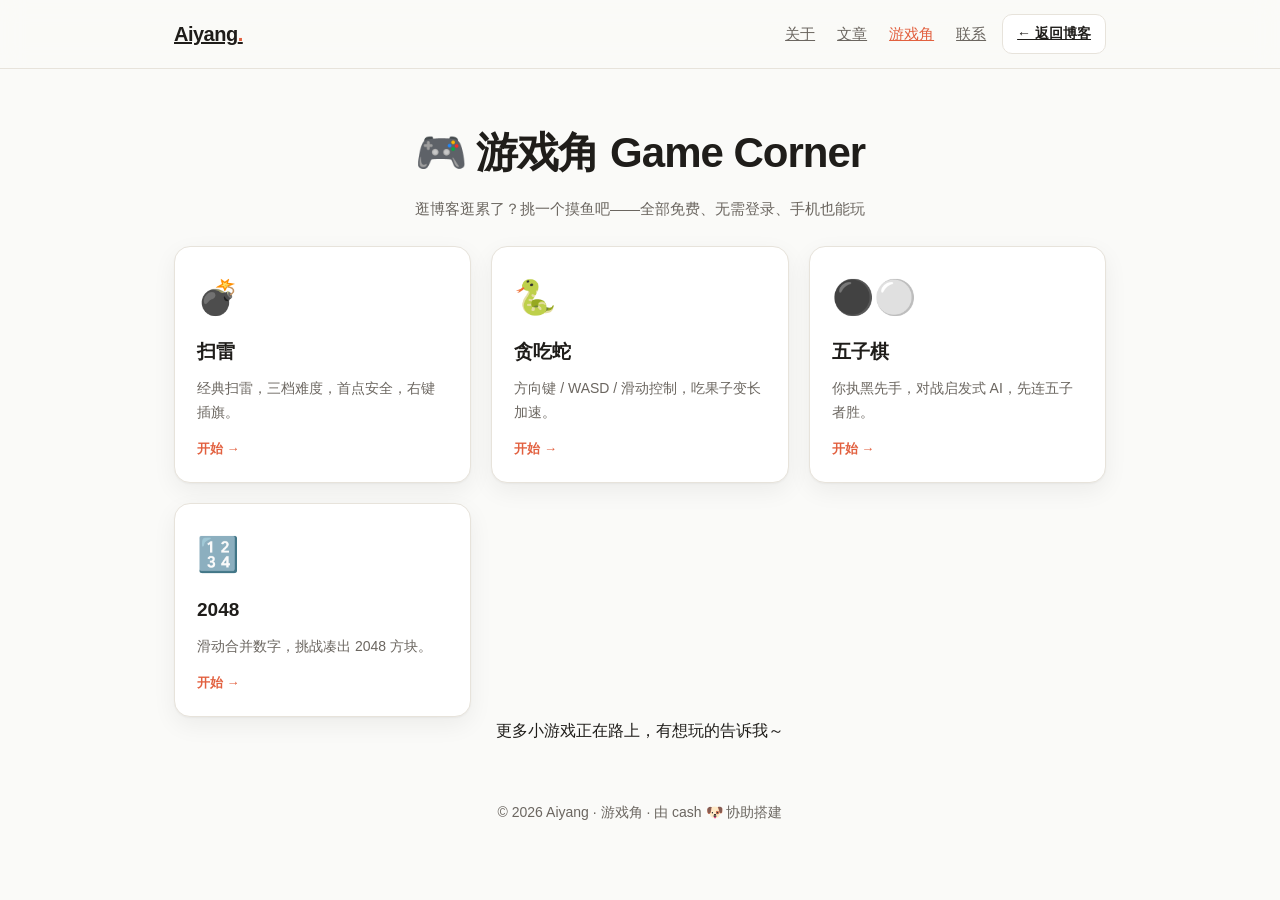
==== games.html @ d51150f8 "🎮 游戏角扩充：贪吃蛇 / 五子棋 / 2048 + 游戏角主页" ====
<!DOCTYPE html>
<html lang="zh-CN">
<head>
  <meta charset="UTF-8" />
  <meta name="viewport" content="width=device-width, initial-scale=1.0" />
  <title>游戏角 · Aiyang 的小游戏</title>
  <link rel="stylesheet" href="games.css" />
  <style>
    .cards {
      display: grid; grid-template-columns: repeat(auto-fill, minmax(220px, 1fr));
      gap: 20px; margin-top: 8px;
    }
    .card {
      display: block; text-align: left; color: inherit; text-decoration: none;
      background: var(--surface); border: 1px solid var(--border);
      border-radius: 16px; padding: 22px; box-shadow: 0 1px 2px rgba(0,0,0,.04), 0 8px 24px rgba(0,0,0,.06);
      transition: transform .18s ease, border-color .18s ease;
    }
    .card:hover { transform: translateY(-4px); border-color: var(--accent); text-decoration: none; }
    .card .emoji { font-size: 34px; }
    .card h3 { font-size: 19px; font-weight: 700; margin: 10px 0 8px; }
    .card p { color: var(--text-soft); font-size: 14px; }
    .card .go { margin-top: 14px; font-size: 13px; font-weight: 600; color: var(--accent); }
  </style>
</head>
<body>
  <header class="nav">
    <div class="nav-inner">
      <a class="logo" href="index.html">Aiyang<span class="dot">.</span></a>
      <nav class="nav-links">
        <a href="index.html#about">关于</a>
        <a href="index.html#posts">文章</a>
        <a href="games.html" class="active">游戏角</a>
        <a href="index.html#contact">联系</a>
      </nav>
      <a class="btn-back" href="index.html">← 返回博客</a>
    </div>
  </header>

  <main class="game">
    <h1 class="game-title">🎮 游戏角 Game Corner</h1>
    <p class="game-sub">逛博客逛累了？挑一个摸鱼吧——全部免费、无需登录、手机也能玩</p>

    <div class="cards">
      <a class="card" href="minesweeper.html">
        <div class="emoji">💣</div>
        <h3>扫雷</h3>
        <p>经典扫雷，三档难度，首点安全，右键插旗。</p>
        <div class="go">开始 →</div>
      </a>
      <a class="card" href="snake.html">
        <div class="emoji">🐍</div>
        <h3>贪吃蛇</h3>
        <p>方向键 / WASD / 滑动控制，吃果子变长加速。</p>
        <div class="go">开始 →</div>
      </a>
      <a class="card" href="gomoku.html">
        <div class="emoji">⚫⚪</div>
        <h3>五子棋</h3>
        <p>你执黑先手，对战启发式 AI，先连五子者胜。</p>
        <div class="go">开始 →</div>
      </a>
      <a class="card" href="2048.html">
        <div class="emoji">🔢</div>
        <h3>2048</h3>
        <p>滑动合并数字，挑战凑出 2048 方块。</p>
        <div class="go">开始 →</div>
      </a>
    </div>

    <p class="hint">更多小游戏正在路上，有想玩的告诉我～</p>
  </main>

  <footer class="footer">
    <p>© <span id="year"></span> Aiyang · 游戏角 · 由 cash 🐶 协助搭建</p>
  </footer>

  <script>document.getElementById("year").textContent = new Date().getFullYear();</script>
</body>
</html>
---- games.css ----
:root {
  --bg: #fafaf8;
  --bg-soft: #f1efe9;
  --surface: #ffffff;
  --text: #1f1d1a;
  --text-soft: #6b6660;
  --accent: #e2603f;
  --accent-soft: #fbe9e3;
  --border: #e7e3db;
  --panel: #2b2824;
  --panel-text: #ff5a3c;
  --board-bg: #efece6;
  --maxw: 980px;
}

@media (prefers-color-scheme: dark) {
  :root {
    --bg: #16151a;
    --bg-soft: #1e1c23;
    --surface: #211f27;
    --text: #f2efe9;
    --text-soft: #a39d94;
    --accent: #ff7a55;
    --accent-soft: #3a241d;
    --border: #322f3a;
    --panel: #0e0d10;
    --panel-text: #ff7a55;
    --board-bg: #232029;
  }
}

* { box-sizing: border-box; margin: 0; padding: 0; }
html { scroll-behavior: smooth; }
body {
  font-family: -apple-system, BlinkMacSystemFont, "PingFang SC", "Microsoft YaHei", "Segoe UI", Roboto, Helvetica, Arial, sans-serif;
  background: var(--bg);
  color: var(--text);
  line-height: 1.7;
  -webkit-font-smoothing: antialiased;
  transition: background .25s ease, color .25s ease;
}

.nav {
  position: sticky; top: 0; z-index: 50;
  background: color-mix(in srgb, var(--bg) 88%, transparent);
  backdrop-filter: saturate(180%) blur(12px);
  border-bottom: 1px solid var(--border);
}
.nav-inner {
  max-width: var(--maxw); margin: 0 auto; padding: 14px 24px;
  display: flex; align-items: center; gap: 16px;
}
.logo { font-weight: 800; font-size: 20px; color: var(--text); letter-spacing: -.5px; }
.logo .dot { color: var(--accent); }
.nav-links { margin-left: auto; display: flex; gap: 22px; }
.nav-links a { color: var(--text-soft); font-size: 15px; font-weight: 500; }
.nav-links a:hover { color: var(--text); text-decoration: none; }
.nav-links a.active { color: var(--accent); }
.btn-back {
  font-size: 14px; font-weight: 600; color: var(--text);
  border: 1px solid var(--border); background: var(--surface);
  padding: 7px 14px; border-radius: 10px;
}
.btn-back:hover { text-decoration: none; border-color: var(--accent); }

.game { max-width: var(--maxw); margin: 0 auto; padding: 48px 24px 32px; text-align: center; }
.game-title { font-size: clamp(28px, 6vw, 42px); font-weight: 900; letter-spacing: -1px; }
.game-sub { color: var(--text-soft); margin: 8px 0 24px; font-size: 15px; }

.footer { max-width: var(--maxw); margin: 0 auto; padding: 24px 24px 48px; color: var(--text-soft); font-size: 14px; text-align: center; }

@media (max-width: 560px) {
  .nav-links { display: none; }
}
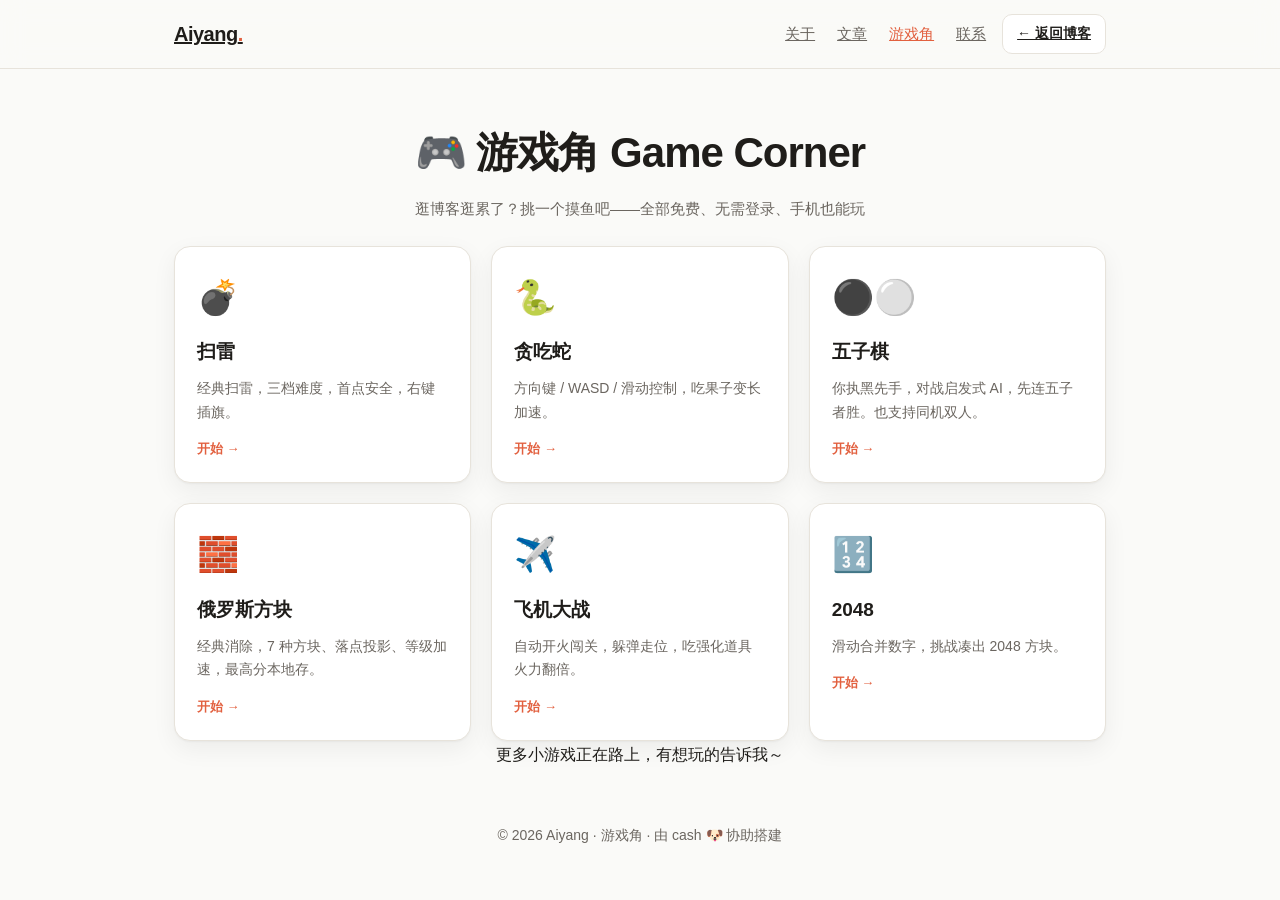
==== commit 31867939: "🎮 游戏角扩充：俄罗斯方块 / 飞机大战 + 五子棋双人对战" ====
--- a/games.html
+++ b/games.html
@@ -57,7 +57,19 @@
       <a class="card" href="gomoku.html">
         <div class="emoji">⚫⚪</div>
         <h3>五子棋</h3>
-        <p>你执黑先手，对战启发式 AI，先连五子者胜。</p>
+        <p>你执黑先手，对战启发式 AI，先连五子者胜。也支持同机双人。</p>
+        <div class="go">开始 →</div>
+      </a>
+      <a class="card" href="tetris.html">
+        <div class="emoji">🧱</div>
+        <h3>俄罗斯方块</h3>
+        <p>经典消除，7 种方块、落点投影、等级加速，最高分本地存。</p>
+        <div class="go">开始 →</div>
+      </a>
+      <a class="card" href="plane.html">
+        <div class="emoji">✈️</div>
+        <h3>飞机大战</h3>
+        <p>自动开火闯关，躲弹走位，吃强化道具火力翻倍。</p>
         <div class="go">开始 →</div>
       </a>
       <a class="card" href="2048.html">
